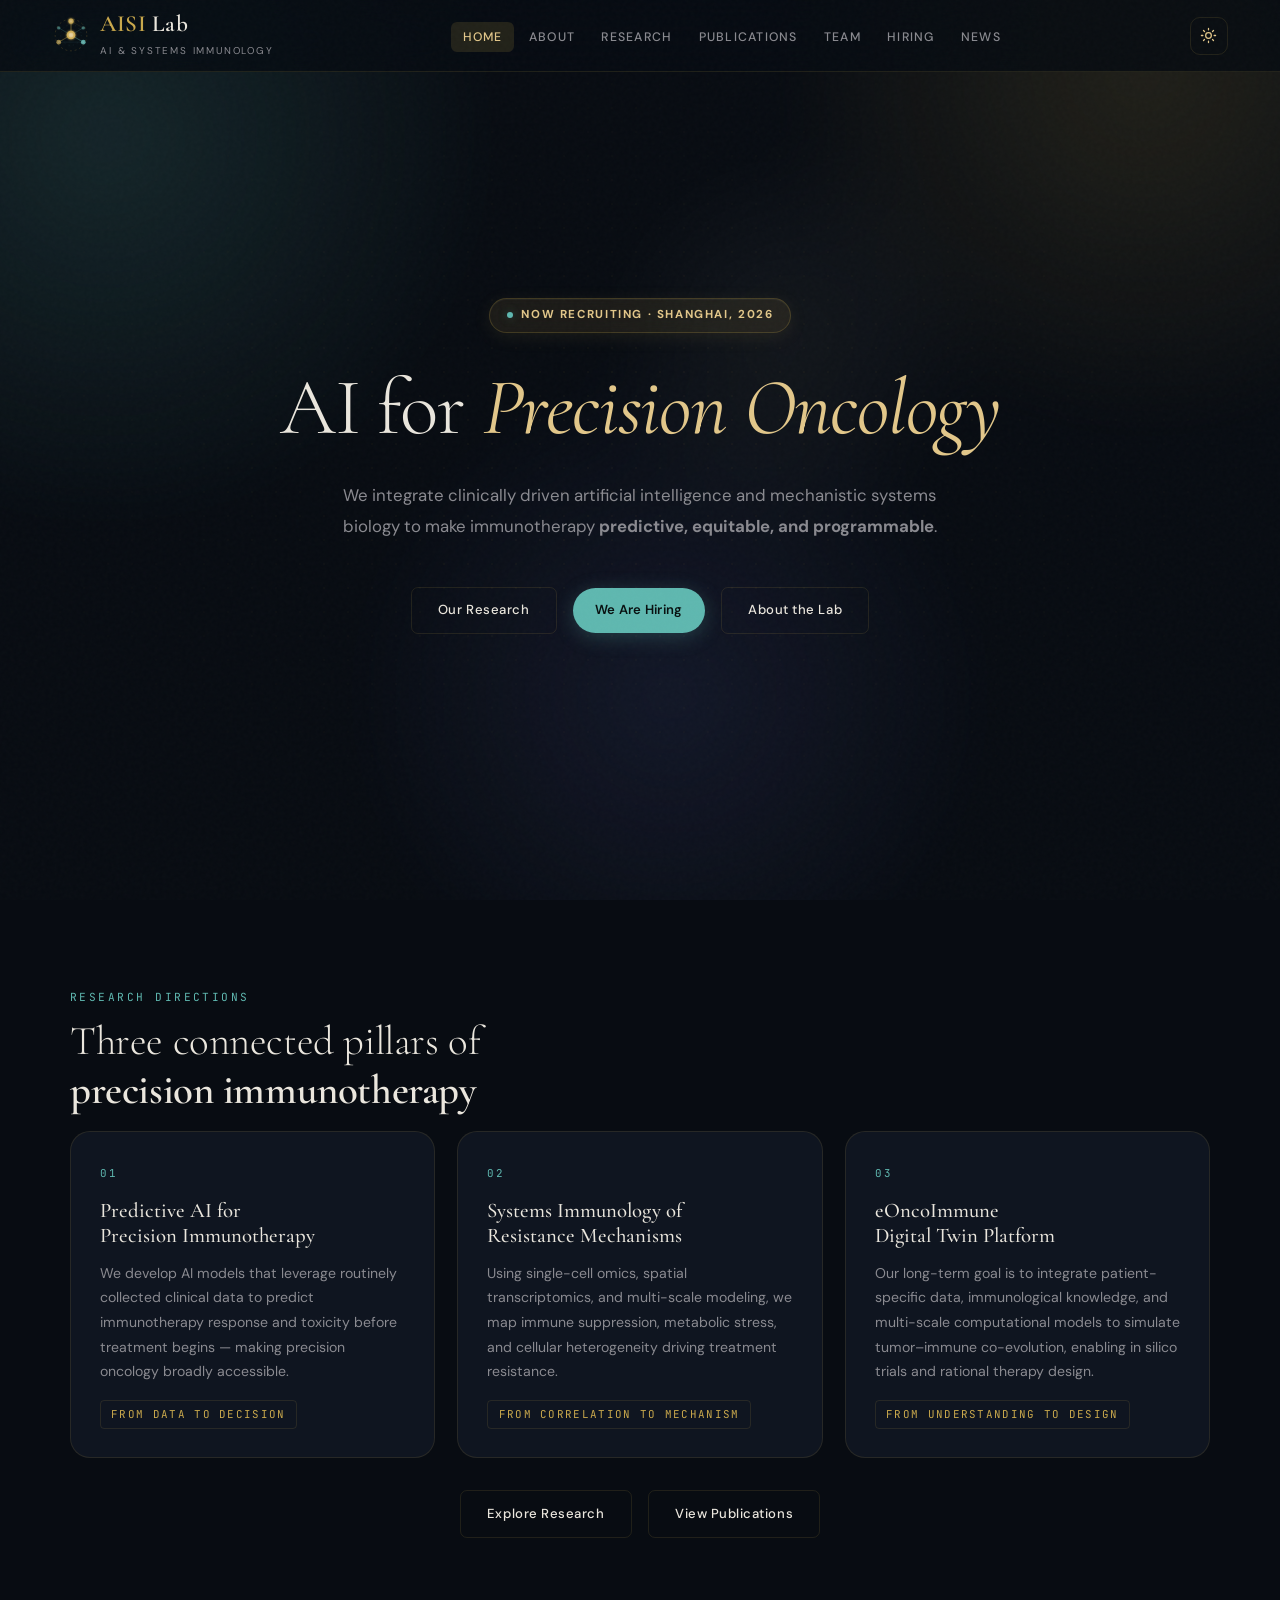
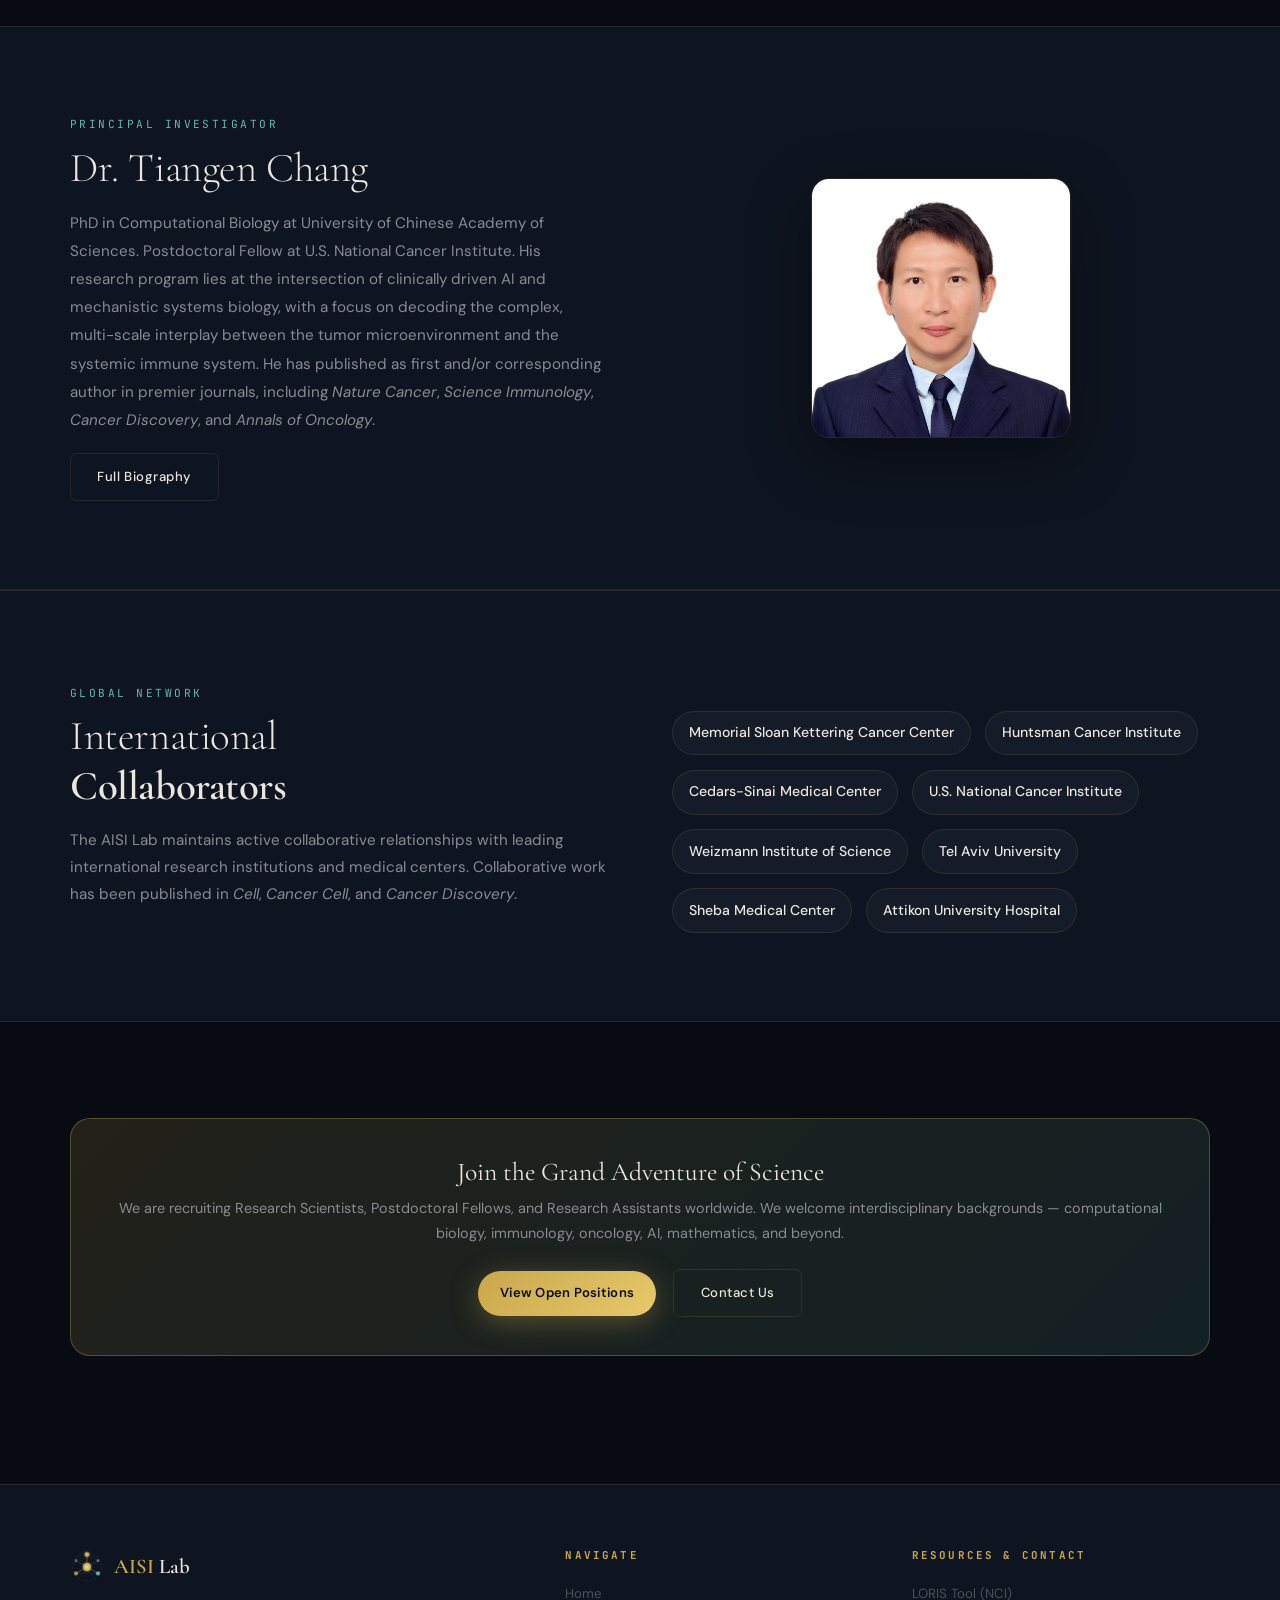
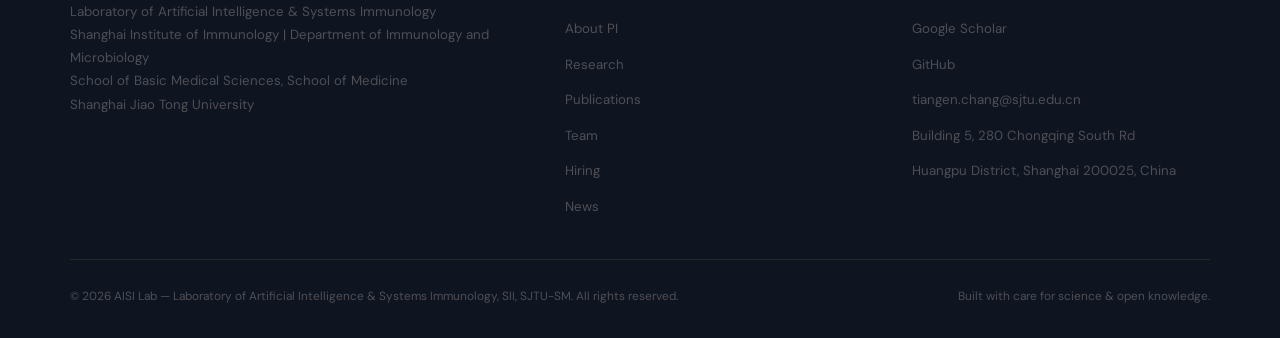
==== index.html @ e5472bda "v1" ====
<!DOCTYPE html>
<html lang="en" data-theme="dark">
<head>
  <meta charset="utf-8"/>
  <meta name="viewport" content="width=device-width, initial-scale=1.0"/>
  <title>AISI Lab — AI &amp; Systems Immunology, SJTU-SM</title>
  <meta name="description" content="The Laboratory of Artificial Intelligence &amp; Systems Immunology (AISI Lab) develops clinically driven AI and mechanistic systems models for precision immunotherapy. PI: Dr. Tiangen Chang, Shanghai Institute of Immunology, SJTU-SM."/>
  <link rel="icon" href="images/logos/logo-mark.svg" type="image/svg+xml"/>
  <link rel="stylesheet" href="css/style.css"/>
</head>
<body>

<!-- nav injected by components.js -->

<section class="hero">
  <div class="hero-content">
    <div class="hero-badge">
      <span class="dot"></span>
      Now Recruiting · Shanghai, 2026
    </div>

    <h1>
      AI for <em>Precision Oncology</em>
    </h1>

    <p class="hero-desc">
      We integrate clinically driven artificial intelligence and mechanistic systems biology
      to make immunotherapy <strong>predictive, equitable, and programmable</strong>.
    </p>

    <div class="hero-ctas">
      <a class="btn btn-outline" href="research.html">Our Research</a>
      <a class="btn btn-primary btn-hiring" href="hiring.html">We Are Hiring</a>
      <a class="btn btn-outline" href="about.html">About the Lab</a>
    </div>
  </div>
</section>

<!-- Research overview -->
<section>
  <div class="section-inner">
    <span class="section-label reveal">Research Directions</span>
    <h2 class="section-title reveal">Three connected pillars of<br/><strong>precision immunotherapy</strong></h2>

    <div class="research-grid reveal-group">
      <div class="research-card">
        <span class="research-num">01</span>
        <h3>Predictive AI for<br/>Precision Immunotherapy</h3>
        <p>We develop AI models that leverage routinely collected clinical data to predict immunotherapy response and toxicity before treatment begins — making precision oncology broadly accessible.</p>
        <span class="card-tag">From Data to Decision</span>
      </div>
      <div class="research-card">
        <span class="research-num">02</span>
        <h3>Systems Immunology of<br/>Resistance Mechanisms</h3>
        <p>Using single-cell omics, spatial transcriptomics, and multi-scale modeling, we map immune suppression, metabolic stress, and cellular heterogeneity driving treatment resistance.</p>
        <span class="card-tag">From Correlation to Mechanism</span>
      </div>
      <div class="research-card">
        <span class="research-num">03</span>
        <h3>eOncoImmune<br/>Digital Twin Platform</h3>
        <p>Our long-term goal is to integrate patient-specific data, immunological knowledge, and multi-scale computational models to simulate tumor–immune co-evolution, enabling in silico trials and rational therapy design.</p>
        <span class="card-tag">From Understanding to Design</span>
      </div>
    </div>

    <div class="cta-row reveal" style="justify-content:center;">
      <a class="btn btn-outline" href="research.html">Explore Research</a>
      <a class="btn btn-outline" href="publications.html">View Publications</a>
    </div>
  </div>
</section>

<!-- About the PI teaser -->
<section style="background: var(--color-bg-card); border-top: 1px solid var(--color-border); border-bottom: 1px solid var(--color-border);">
  <div class="section-inner">
    <div style="display:grid; grid-template-columns: 1fr 1fr; gap: 4rem; align-items:center;">
      <div class="reveal">
        <span class="section-label">Principal Investigator</span>
        <h2 class="section-title">Dr. Tiangen Chang</h2>
        <p style="color: var(--color-text-muted); font-size:.95rem; line-height:1.85; margin-bottom:1.2rem;">
          PhD in Computational Biology at University of Chinese Academy of Sciences. Postdoctoral Fellow at U.S. National Cancer Institute.
          His research program lies at the intersection of clinically driven AI and mechanistic systems biology, with a focus on decoding the complex, multi-scale interplay between the tumor microenvironment and the systemic immune system. He has published as first and/or corresponding author in premier journals, including <em>Nature Cancer</em>, <em>Science Immunology</em>, <em>Cancer Discovery</em>, and <em>Annals of Oncology</em>.
        </p>
        <a class="btn btn-outline" href="about.html">Full Biography</a>
      </div>
      <div class="reveal" style="display:flex; justify-content:center;">
        <div style="width:260px; border-radius:18px; overflow:hidden; border:1px solid var(--color-border); box-shadow: 0 20px 60px var(--color-shadow);">
          <img src="images/photos/Tiangen.jpeg" alt="Dr. Tiangen Chang" style="width:100%; display:block; object-fit:cover;">
        </div>
      </div>
    </div>
  </div>
</section>

<!-- Collaborators -->
<section style="background: var(--color-bg-card); border-top: 1px solid var(--color-border); border-bottom: 1px solid var(--color-border);">
  <div class="section-inner">
    <div class="collab-layout">

      <div class="reveal">
        <span class="section-label">Global Network</span>
        <h2 class="section-title">International<br><strong>Collaborators</strong></h2>
        <p style="color:var(--color-text-muted); max-width:60ch; margin-bottom:1.2rem; font-size:.95rem; line-height:1.8;">
          The AISI Lab maintains active collaborative relationships with leading international research institutions and medical centers. Collaborative work has been published in <em>Cell</em>, <em>Cancer Cell</em>, and <em>Cancer Discovery</em>.
        </p>
      </div>

      <div class="reveal">
        <div class="collab-logos">
          <a class="collab-tag" href="https://www.mskcc.org" target="_blank" rel="noopener">Memorial Sloan Kettering Cancer Center</a>
          <a class="collab-tag" href="https://healthcare.utah.edu/huntsmancancerinstitute" target="_blank" rel="noopener">Huntsman Cancer Institute</a>
          <a class="collab-tag" href="https://www.cedars-sinai.org" target="_blank" rel="noopener">Cedars-Sinai Medical Center</a>
          <a class="collab-tag" href="https://www.cancer.gov" target="_blank" rel="noopener">U.S. National Cancer Institute</a>
          <a class="collab-tag" href="https://www.weizmann.ac.il" target="_blank" rel="noopener">Weizmann Institute of Science</a>
          <a class="collab-tag" href="https://english.tau.ac.il" target="_blank" rel="noopener">Tel Aviv University</a>
          <a class="collab-tag" href="https://www.shebaonline.org" target="_blank" rel="noopener">Sheba Medical Center</a>
          <a class="collab-tag" href="https://www.attikonhospital.gr" target="_blank" rel="noopener">Attikon University Hospital</a>
        </div>
      </div>

    </div>
  </div>
</section>

<!-- Hiring CTA -->
<section style="padding: 4rem 2rem;">
  <div class="section-inner">
    <div class="apply-box reveal">
      <h3>Join the Grand Adventure of Science</h3>
      <p>We are recruiting Research Scientists, Postdoctoral Fellows, and Research Assistants worldwide. We welcome interdisciplinary backgrounds — computational biology, immunology, oncology, AI, mathematics, and beyond.</p>
      <a href="hiring.html" class="btn btn-primary" style="margin-right:.8rem;">View Open Positions</a>
      <a href="mailto:tiangen.chang@sjtu.edu.cn" class="btn btn-outline">Contact Us</a>
    </div>
  </div>
</section>

<!-- footer injected by components.js -->
<script src="js/components.js"></script>
<script src="js/main.js"></script>
</body>
</html>
---- css/style.css ----
/* ============================================================
   AISI Lab — Artificial Intelligence & Systems Immunology
   Master Stylesheet  v2.0
   ============================================================ */

@import url('https://fonts.googleapis.com/css2?family=Cormorant+Garamond:ital,wght@0,300;0,400;0,500;0,600;0,700;1,300;1,400;1,500&family=DM+Sans:ital,opsz,wght@0,9..40,300;0,9..40,400;0,9..40,500;0,9..40,600;1,9..40,400&family=JetBrains+Mono:wght@400;500&display=swap');

/* ── CSS Variables (dark theme defaults) ────────────────────── */
:root {
  --color-bg:            #080c12;
  --color-bg-card:       #0f1520;
  --color-bg-card-hover: #141d2e;
  --color-surface:       #0d1219;
  --color-border:        rgba(201,168,76,0.13);
  --color-border-glow:   rgba(201,168,76,0.32);
  --color-shadow:        rgba(0,0,0,0.45);

  --color-gold:          #c9a84c;
  --color-gold-light:    #e2c78a;
  --color-gold-dim:      rgba(201,168,76,0.14);
  --color-teal:          #5fb8b0;
  --color-teal-dim:      rgba(95,184,176,0.12);
  --color-rose:          #d4707a;

  --color-text:          #eae6dd;
  --color-text-muted:    #8a8a90;
  --color-text-dim:      #4e4e56;

  --font-display:  'Cormorant Garamond', Georgia, serif;
  --font-body:     'DM Sans', system-ui, sans-serif;
  --font-mono:     'JetBrains Mono', monospace;

  --nav-h:         72px;
  --radius:        12px;
  --radius-sm:     7px;
  --radius-lg:     20px;
  --transition:    .32s cubic-bezier(.4,0,.2,1);

  /* semantic */
  --card-bg: var(--color-bg-card);
  --card-border: var(--color-border);
}

/* ── Light theme overrides ──────────────────────────────────── */
html[data-theme="light"] {
  --color-bg:            #f5f3ee;
  --color-bg-card:       #ffffff;
  --color-bg-card-hover: #f9f7f2;
  --color-surface:       #ede9e0;
  --color-border:        rgba(17,24,33,0.10);
  --color-border-glow:   rgba(201,168,76,0.30);
  --color-shadow:        rgba(10,14,20,0.08);

  --color-gold-dim:      rgba(201,168,76,0.10);
  --color-teal-dim:      rgba(95,184,176,0.10);

  --color-text:          #111821;
  --color-text-muted:    #5a5a62;
  --color-text-dim:      rgba(17,24,33,0.45);
}

/* ── Reset & Base ───────────────────────────────────────────── */
*, *::before, *::after { box-sizing: border-box; margin: 0; padding: 0; }

html { scroll-behavior: smooth; font-size: 16px; }

body {
  background: var(--color-bg);
  color: var(--color-text);
  font-family: var(--font-body);
  font-weight: 400;
  line-height: 1.72;
  -webkit-font-smoothing: antialiased;
  overflow-x: hidden;
  transition: background var(--transition), color var(--transition);
}

a {
  color: var(--color-gold-light);
  text-decoration: none;
  transition: color var(--transition);
}
a:hover { color: #fff; }
html[data-theme="light"] a:hover { color: var(--color-gold); }

img { max-width: 100%; display: block; }

h1, h2, h3, h4, h5, h6 { line-height: 1.2; color: var(--color-text); }

/* ── Atmospheric grain overlay ──────────────────────────────── */
body::after {
  content: '';
  position: fixed; inset: 0;
  pointer-events: none; z-index: 9999;
  opacity: .022;
  background-image: url("data:image/svg+xml,%3Csvg viewBox='0 0 256 256' xmlns='http://www.w3.org/2000/svg'%3E%3Cfilter id='n'%3E%3CfeTurbulence type='fractalNoise' baseFrequency='0.9' numOctaves='4' stitchTiles='stitch'/%3E%3C/filter%3E%3Crect width='100%25' height='100%25' filter='url(%23n)' opacity='1'/%3E%3C/svg%3E");
}

/* ============================================================
   NAVIGATION
   ============================================================ */
nav {
  position: fixed; top: 0; left: 0; width: 100%;
  z-index: 1000;
  height: var(--nav-h);
  background: rgba(8,12,18,0.84);
  backdrop-filter: blur(18px) saturate(1.5);
  -webkit-backdrop-filter: blur(18px) saturate(1.5);
  border-bottom: 1px solid var(--color-border);
  transition: height var(--transition), background var(--transition);
}
html[data-theme="light"] nav {
  background: rgba(245,243,238,0.88);
}
nav.scrolled {
  height: 60px;
  background: rgba(8,12,18,0.95);
}
html[data-theme="light"] nav.scrolled {
  background: rgba(245,243,238,0.97);
}

.nav-inner {
  max-width: 1240px; margin: 0 auto;
  height: 100%; padding: 0 2rem;
  display: flex; align-items: center;
  justify-content: space-between; gap: 1.5rem;
}

.nav-logo {
  display: flex; align-items: center; gap: .65rem;
  text-decoration: none; flex-shrink: 0;
}
.nav-logo .logo-mark { width: 38px; height: 38px; }
.nav-logo .logo-text {
  font-family: var(--font-display);
  font-size: 1.45rem; font-weight: 600;
  color: var(--color-text); letter-spacing: .02em; line-height: 1;
}
.nav-logo .logo-text em { font-style: normal; color: var(--color-gold); }
.nav-logo .logo-sub {
  font-family: var(--font-body);
  font-size: .62rem; font-weight: 400;
  color: var(--color-text-muted);
  letter-spacing: .18em; text-transform: uppercase;
  display: block; margin-top: 3px;
}

.nav-links {
  display: flex; align-items: center;
  gap: .15rem; list-style: none;
}
.nav-links a {
  font-size: .77rem; font-weight: 500;
  color: var(--color-text-muted);
  letter-spacing: .10em; text-transform: uppercase;
  padding: .45rem .75rem; border-radius: 6px;
  position: relative; transition: color var(--transition), background var(--transition);
}
.nav-links a:hover {
  color: var(--color-text);
  background: rgba(201,168,76,0.07);
}
.nav-links a.active {
  color: var(--color-gold-light);
  background: var(--color-gold-dim);
}
html[data-theme="light"] .nav-links a:hover { background: rgba(201,168,76,0.10); }
html[data-theme="light"] .nav-links a.active { color: var(--color-gold); }

/* Theme toggle */
.theme-toggle {
  width: 38px; height: 38px; border-radius: 10px;
  border: 1px solid var(--color-border);
  background: transparent; flex-shrink: 0;
  display: grid; place-items: center;
  cursor: pointer; color: var(--color-gold-light);
  transition: border-color var(--transition), background var(--transition), transform .15s;
}
.theme-toggle:hover { border-color: var(--color-border-glow); background: var(--color-gold-dim); transform: translateY(-1px); }
.theme-toggle svg { width: 17px; height: 17px; stroke: currentColor; fill: none; stroke-width: 1.8; stroke-linecap: round; stroke-linejoin: round; }
.theme-toggle .icon-moon { display: none; }
html[data-theme="light"] .theme-toggle { color: #111821; }
html[data-theme="light"] .theme-toggle .icon-sun { display: none; }
html[data-theme="light"] .theme-toggle .icon-moon { display: block; }

/* Hamburger */
.hamburger { display: none; flex-direction: column; gap: 5px; cursor: pointer; padding: .5rem; margin-left: .5rem; }
.hamburger span { width: 22px; height: 2px; background: var(--color-gold); border-radius: 2px; transition: var(--transition); }

/* ============================================================
   SECTIONS & LAYOUT
   ============================================================ */
section {
  padding: 5.5rem 2rem;
}
.section-inner {
  max-width: 1140px; margin: 0 auto;
}
.section-label {
  font-family: var(--font-mono);
  font-size: .7rem; letter-spacing: .22em;
  text-transform: uppercase; color: var(--color-teal);
  display: block; margin-bottom: .6rem;
}
.section-title {
  font-family: var(--font-display);
  font-size: clamp(2rem, 3.2vw, 2.8rem);
  font-weight: 300; letter-spacing: -.01em;
  color: var(--color-text); margin-bottom: 1rem;
}
.section-title strong { font-weight: 600; }

/* ── Reveal animations ──────────────────────────────────────── */
.reveal {
  opacity: 0; transform: translateY(26px);
  transition: opacity .7s cubic-bezier(.4,0,.2,1), transform .7s cubic-bezier(.4,0,.2,1);
}
.reveal.visible { opacity: 1; transform: none; }

.reveal-group > * {
  opacity: 0; transform: translateY(20px);
  transition: opacity .6s cubic-bezier(.4,0,.2,1), transform .6s cubic-bezier(.4,0,.2,1);
}
.reveal-group.visible > *:nth-child(1) { transition-delay: .05s; }
.reveal-group.visible > *:nth-child(2) { transition-delay: .13s; }
.reveal-group.visible > *:nth-child(3) { transition-delay: .21s; }
.reveal-group.visible > *:nth-child(4) { transition-delay: .29s; }
.reveal-group.visible > *:nth-child(5) { transition-delay: .37s; }
.reveal-group.visible > *:nth-child(6) { transition-delay: .45s; }
.reveal-group.visible > * { opacity: 1; transform: none; }

@keyframes fadeUp {
  from { opacity: 0; transform: translateY(24px); }
  to   { opacity: 1; transform: none; }
}
@keyframes fadeIn {
  from { opacity: 0; } to { opacity: 1; }
}

/* ============================================================
   BUTTONS
   ============================================================ */
.btn {
  display: inline-flex; align-items: center; gap: .45rem;
  padding: .72rem 1.65rem; border-radius: var(--radius-sm);
  font-family: var(--font-body); font-size: .82rem; font-weight: 500;
  letter-spacing: .04em; cursor: pointer; transition: all var(--transition);
  border: none; text-decoration: none; white-space: nowrap;
}

.btn-primary {
  background: linear-gradient(135deg, #c9a84c, #e6c96a);
  color: #0a0c10;
  font-weight: 600;
  letter-spacing: 0.02em;

  border-radius: 999px;
  padding: 0.7rem 1.4rem;

  box-shadow: 
    0 6px 28px rgba(201,168,76,0.35),
    0 0 0 rgba(201,168,76,0.0);

  position: relative;
  overflow: hidden;

  transition: all 0.25s ease;
}

/* subtle glowing pulse (very important, not flashy) */
.btn-primary.btn-hiring {
  animation: pulseGlow 3.5s ease-in-out infinite;
}

/* hover interaction */
.btn-primary:hover {
  transform: translateY(-2px) scale(1.02);
  box-shadow: 
    0 10px 36px rgba(201,168,76,0.45),
    0 0 12px rgba(201,168,76,0.25);
}

/* click feel */
.btn-primary:active {
  transform: translateY(0px) scale(0.98);
}

/* shimmer sweep (very subtle premium effect) */
.btn-primary::after {
  content: "";
  position: absolute;
  top: 0;
  left: -120%;
  width: 120%;
  height: 100%;
  background: linear-gradient(
    120deg,
    transparent,
    rgba(255,255,255,0.25),
    transparent
  );
  transition: all 0.6s ease;
}

.btn-primary:hover::after {
  left: 120%;
}

/* pulse animation */
@keyframes pulseGlow {
  0% {
    box-shadow: 0 6px 28px rgba(201,168,76,0.30);
  }
  50% {
    box-shadow: 0 10px 36px rgba(201,168,76,0.55);
  }
  100% {
    box-shadow: 0 6px 28px rgba(201,168,76,0.30);
  }
}

.btn-primary:hover { background: var(--color-gold-light); color: #0a0c10; transform: translateY(-2px); box-shadow: 0 8px 32px rgba(201,168,76,0.35); }
.btn-outline {
  background: transparent; color: var(--color-text);
  border: 1px solid var(--color-border);
}
.btn-outline:hover { border-color: var(--color-border-glow); background: var(--color-gold-dim); color: var(--color-gold-light); transform: translateY(-2px); }
html[data-theme="light"] .btn-outline:hover { color: var(--color-gold); }
.btn-hiring {
  background: var(--color-teal); color: #081010;
  box-shadow: 0 4px 20px rgba(95,184,176,0.25);
}
.btn-hiring:hover { background: #7ecec8; color: #081010; transform: translateY(-2px); }

/* ============================================================
   HERO (index.html)
   ============================================================ */

.hero {
  position: relative;
  overflow: hidden;
  isolation: isolate;

  min-height: 100vh;
  min-height: 100svh;
  display: flex;
  align-items: center;
  justify-content: center;

  padding: 7rem 1.5rem 5rem;
  text-align: center;
}

/* Soft AI / systems-biology background */
.hero::before {
  content: "";
  position: absolute;
  inset: -12% -8%;
  z-index: 0;
  pointer-events: none;
  background:
    radial-gradient(circle at 14% 22%, rgba(95, 184, 176, 0.16), transparent 26%),
    radial-gradient(circle at 84% 16%, rgba(201, 168, 76, 0.14), transparent 24%),
    radial-gradient(circle at 52% 72%, rgba(128, 138, 255, 0.10), transparent 30%),
    radial-gradient(circle at 60% 40%, rgba(255, 255, 255, 0.05), transparent 18%);
  filter: blur(28px);
  opacity: 0.95;
}

.hero::after {
  content: "";
  position: absolute;
  inset: 0;
  z-index: 0;
  pointer-events: none;
  opacity: 0.24;
  background-image: radial-gradient(rgba(201, 168, 76, 0.16) 1px, transparent 1px);
  background-size: 24px 24px;
  mask-image: radial-gradient(ellipse 78% 68% at center, black 18%, transparent 82%);
  -webkit-mask-image: radial-gradient(ellipse 78% 68% at center, black 18%, transparent 82%);
}

/* Light mode tuning */
html[data-theme="light"] .hero::before {
  background:
    radial-gradient(circle at 14% 22%, rgba(95, 184, 176, 0.12), transparent 26%),
    radial-gradient(circle at 84% 16%, rgba(201, 168, 76, 0.11), transparent 24%),
    radial-gradient(circle at 52% 72%, rgba(128, 138, 255, 0.08), transparent 30%),
    radial-gradient(circle at 60% 40%, rgba(255, 255, 255, 0.52), transparent 18%);
  opacity: 0.88;
}

html[data-theme="light"] .hero::after {
  opacity: 0.18;
  background-image: radial-gradient(rgba(145, 115, 35, 0.14) 1px, transparent 1px);
}

.hero-content {
  position: relative;
  z-index: 1;
  max-width: 860px;
  margin: 0 auto;
}

.hero-badge {
  display: inline-flex;
  align-items: center;
  gap: 0.55rem;
  padding: 0.42rem 1.05rem;
  margin-bottom: 2rem;
  border-radius: 999px;

  font-size: 0.72rem;
  font-weight: 700;
  letter-spacing: 0.14em;
  text-transform: uppercase;

  border: 1px solid rgba(201, 168, 76, 0.22);
  background: rgba(201, 168, 76, 0.10);
  color: var(--color-gold-light);

  box-shadow:
    0 4px 18px rgba(201, 168, 76, 0.10),
    inset 0 1px 0 rgba(255, 255, 255, 0.04);

  backdrop-filter: blur(8px);
  -webkit-backdrop-filter: blur(8px);

  animation: fadeUp 0.8s 0.1s both;
}

html[data-theme="light"] .hero-badge {
  background: rgba(201, 168, 76, 0.16);
  border-color: rgba(160, 125, 35, 0.28);
  color: #6f5312;
  box-shadow:
    0 6px 20px rgba(201, 168, 76, 0.14),
    inset 0 1px 0 rgba(255, 255, 255, 0.55);
}

.hero-badge .dot {
  width: 6px;
  height: 6px;
  border-radius: 50%;
  flex: 0 0 auto;
  background: var(--color-teal);
  box-shadow: 0 0 10px rgba(95, 184, 176, 0.35);
  animation: pulseSoft 2s ease-in-out infinite;
}

@keyframes pulseSoft {
  0%, 100% {
    opacity: 1;
    transform: scale(1);
  }
  50% {
    opacity: 0.5;
    transform: scale(1.18);
  }
}

.hero h1 {
  margin: 0;
  font-family: var(--font-display);
  font-size: clamp(3rem, 6.5vw, 5rem);
  font-weight: 300;
  line-height: 1.08;
  letter-spacing: -0.015em;
  color: var(--color-text);
  animation: fadeUp 0.9s 0.28s both;
}

.hero h1 em {
  font-style: italic;
  font-weight: 400;
  color: var(--color-gold-light);
}

html[data-theme="light"] .hero h1 em {
  color: #9a7418;
}

.hero-desc {
  margin: 1.8rem auto 0;
  max-width: 620px;
  font-size: 1.05rem;
  line-height: 1.85;
  color: var(--color-text-muted);
  animation: fadeUp 0.9s 0.45s both;
}

.hero-ctas {
  display: flex;
  align-items: center;
  justify-content: center;
  flex-wrap: wrap;
  gap: 1rem;
  margin-top: 2.8rem;
  animation: fadeUp 0.9s 0.6s both;
}

/* Stats row on hero */
.hero-stats {
  margin-top: 4rem; padding-top: 2.5rem;
  border-top: 1px solid var(--color-border);
  display: flex; justify-content: center; gap: 4rem; flex-wrap: wrap;
  animation: fadeUp .9s .75s both;
}
.hero-stat { text-align: center; }
.hero-stat .stat-num {
  font-family: var(--font-display);
  font-size: 2.4rem; font-weight: 500;
  color: var(--color-gold-light); line-height: 1;
}
.hero-stat .stat-label {
  font-size: .73rem; color: var(--color-text-muted);
  letter-spacing: .12em; text-transform: uppercase; margin-top: .3rem;
}

/* ── Home sections ──────────────────────────────────────────── */
.highlight-strip {
  background: linear-gradient(135deg, var(--color-gold-dim), var(--color-teal-dim));
  border-top: 1px solid var(--color-border);
  border-bottom: 1px solid var(--color-border);
  padding: 1.8rem 2rem;
  overflow: hidden;
}
.strip-inner {
  max-width: 1140px; margin: 0 auto;
  display: flex; align-items: center; gap: 2rem; flex-wrap: wrap;
}
.strip-label {
  font-family: var(--font-mono);
  font-size: .68rem; letter-spacing: .22em;
  text-transform: uppercase; color: var(--color-teal);
  flex-shrink: 0;
}
.strip-items {
  display: flex; gap: 2.5rem; flex-wrap: wrap; align-items: center;
}
.strip-item {
  font-size: .82rem; color: var(--color-text-muted);
  display: flex; align-items: center; gap: .5rem;
}
.strip-item::before {
  content: ''; width: 4px; height: 4px; border-radius: 50%;
  background: var(--color-gold); flex-shrink: 0;
}

/* research cards on home */
.research-grid {
  display: grid;
  grid-template-columns: repeat(3, 1fr);
  gap: 1.4rem;
}
.research-card {
  background: var(--color-bg-card);
  border: 1px solid var(--color-border);
  border-radius: var(--radius-lg);
  padding: 2rem 1.8rem 1.8rem;
  transition: border-color var(--transition), background var(--transition), transform var(--transition), box-shadow var(--transition);
  cursor: default;
}
.research-card:hover {
  border-color: var(--color-border-glow);
  background: var(--color-bg-card-hover);
  transform: translateY(-4px);
  box-shadow: 0 20px 48px var(--color-shadow);
}
.research-num {
  font-family: var(--font-mono); font-size: .68rem;
  color: var(--color-teal); letter-spacing: .2em;
  text-transform: uppercase; margin-bottom: 1rem; display: block;
}
.research-card h3 {
  font-family: var(--font-display); font-size: 1.3rem;
  font-weight: 500; margin-bottom: .75rem;
}
.research-card p {
  font-size: .88rem; color: var(--color-text-muted); line-height: 1.75;
}
.research-card .card-tag {
  display: inline-block; margin-top: 1rem;
  font-family: var(--font-mono); font-size: .68rem;
  color: var(--color-gold); letter-spacing: .12em;
  text-transform: uppercase; border: 1px solid var(--color-border);
  padding: .25rem .65rem; border-radius: 4px;
}

/* collab strip on home */
.collab-logos {
  display: flex; flex-wrap: wrap; gap: 1rem; align-items: center;
  margin-top: 2rem;
}
.collab-tag {
  font-size: .78rem; font-weight: 500;
  color: var(--color-text-muted);
  border: 1px solid var(--color-border);
  background: var(--color-gold-dim);
  padding: .35rem .85rem; border-radius: 4px;
  transition: border-color var(--transition), color var(--transition);
}
.collab-tag:hover { border-color: var(--color-border-glow); color: var(--color-gold-light); }
html[data-theme="light"] .collab-tag:hover { color: var(--color-gold); }

/* ============================================================
   PAGE HERO  (inner pages)
   ============================================================ */
.page-hero {
  padding: calc(var(--nav-h) + 4rem) 2rem 2.5rem;
  position: relative;
}
.page-hero::after {
  content: '';
  position: absolute; bottom: 0; left: 0; right: 0; height: 1px;
  background: linear-gradient(90deg, transparent, var(--color-border), transparent);
}
.page-title {
  font-family: var(--font-display);
  font-size: clamp(2.2rem, 4vw, 3.2rem);
  font-weight: 300; letter-spacing: -.015em;
  margin-bottom: .8rem; line-height: 1.1;
}
.page-subtitle {
  font-size: 1rem; color: var(--color-text-muted);
  max-width: none; line-height: 1.8;
}




.collab-layout {
  display: grid;
  grid-template-columns: 1fr 1fr;
  gap: 4rem;
  align-items: center;
}

.collab-logos {
  display: flex;
  flex-wrap: wrap;
  gap: 0.9rem;
  justify-content: flex-start;
  align-content: center;
}

.collab-tag {
  display: inline-flex;
  align-items: center;
  justify-content: center;
  padding: 0.72rem 1rem;
  border-radius: 999px;
  border: 1px solid var(--color-border);
  background: rgba(255,255,255,0.03);
  color: var(--color-text);
  text-decoration: none;
  font-size: 0.88rem;
  line-height: 1.4;
  transition: transform var(--transition), border-color var(--transition), box-shadow var(--transition), color var(--transition);
}

html[data-theme="light"] .collab-tag {
  background: rgba(0,0,0,0.025);
}

.collab-tag:hover {
  transform: translateY(-2px);
  border-color: var(--color-border-glow);
  box-shadow: 0 10px 24px var(--color-shadow);
  color: var(--color-gold-light);
}

html[data-theme="light"] .collab-tag:hover {
  color: var(--color-gold);
}

@media (max-width: 900px) {
  .collab-layout {
    grid-template-columns: 1fr;
    gap: 2rem;
  }
}

/* ============================================================
   ABOUT PAGE
   ============================================================ */
.about-layout {
  display: grid;
  grid-template-columns: 280px 1fr;
  gap: 3.5rem; align-items: start;
  margin-bottom: 4rem;
}
.about-photo-wrap { position: relative; }
.about-photo-frame {
  border-radius: 18px; overflow: hidden;
  border: 1px solid var(--color-border);
  background: var(--color-bg-card);
  box-shadow: 0 20px 60px var(--color-shadow);
  aspect-ratio: 1;
}
.about-photo-frame img { width: 100%; height: 100%; object-fit: cover; display: block; }

.about-text h2 {
  font-family: var(--font-display);
  font-size: 2rem; font-weight: 500; margin-bottom: .25rem;
}
.pi-title {
  font-family: var(--font-mono); font-size: .75rem;
  color: var(--color-gold); letter-spacing: .18em;
  text-transform: uppercase; margin-bottom: 1.5rem;
}
.about-text p {
  font-size: .95rem; color: var(--color-text);
  margin-bottom: 1rem; line-height: 1.85;
}
html[data-theme="light"] .about-text p { color: var(--color-text-muted); }

/* Career/Education timeline */
.timeline { margin: 1.8rem 0; }
.timeline-group { margin-bottom: 1.5rem; }
.timeline-group h4 {
  font-family: var(--font-mono); font-size: .7rem;
  letter-spacing: .2em; text-transform: uppercase;
  color: var(--color-teal); margin-bottom: .65rem;
}
.timeline-item {
  display: flex; gap: 1rem;
  padding: .6rem 0; border-bottom: 1px solid var(--color-border);
  font-size: .88rem;
}
.timeline-item:last-child { border-bottom: none; }
.t-year {
  font-family: var(--font-mono); font-size: .78rem;
  color: var(--color-gold); min-width: 100px; padding-top: .05em;
}
.t-body { color: var(--color-text); }
html[data-theme="light"] .t-body { color: var(--color-text-muted); }
.t-body strong { color: var(--color-text); }

.about-links { display: flex; flex-wrap: wrap; gap: .6rem; margin-top: 1.5rem; }
.about-link {
  display: inline-flex; align-items: center; gap: .4rem;
  font-size: .8rem; color: var(--color-text-muted);
  border: 1px solid var(--color-border);
  padding: .4rem .9rem; border-radius: 6px;
  transition: all var(--transition);
}
.about-link:hover {
  color: var(--color-gold-light); border-color: var(--color-border-glow);
  background: var(--color-gold-dim);
}
html[data-theme="light"] .about-link:hover { color: var(--color-gold); }
.about-link svg { flex-shrink: 0; }

/* divider */
.section-divider {
  border: none; height: 1px;
  background: linear-gradient(90deg, transparent, var(--color-border), transparent);
  margin: 3.5rem 0;
}

/* ============================================================
   RESEARCH PAGE
   ============================================================ */
.direction-row {
  display: block;
  padding: 2.2rem;
  border-radius: var(--radius-lg);
  background: linear-gradient(145deg, var(--color-bg-card), rgba(255,255,255,0));
  border: 1px solid var(--color-border);
  box-shadow: 0 10px 40px var(--color-shadow);
  margin-bottom: 1.5rem;
  transition: border-color var(--transition), transform var(--transition), box-shadow var(--transition);
}

.direction-row:hover {
  border-color: var(--color-border-glow);
  transform: translateY(-3px);
  box-shadow: 0 20px 56px var(--color-shadow);
}

.direction-content {
  max-width: 100%;
}

.direction-kicker {
  font-family: var(--font-mono);
  font-size: 0.7rem;
  letter-spacing: 0.2em;
  text-transform: uppercase;
  color: var(--color-teal);
  display: block;
  margin-bottom: 0.5rem;
}

.direction-row h3 {
  font-family: var(--font-display);
  font-size: 1.5rem;
  font-weight: 500;
  margin: 0 0 0.5rem;
}

.direction-sub {
  font-style: italic;
  color: var(--color-text-muted);
  margin: 0 0 0.9rem;
  font-size: 0.9rem;
}

.direction-row p {
  font-size: 0.9rem;
  color: var(--color-text);
  margin-bottom: 0.9rem;
  line-height: 1.8;
}

html[data-theme="light"] .direction-row p {
  color: var(--color-text-muted);
}

.direction-row ul {
  margin: 0 0 1rem;
  padding-left: 1.2rem;
  font-size: 0.88rem;
  color: var(--color-text);
}

html[data-theme="light"] .direction-row ul {
  color: var(--color-text-muted);
}

.direction-row ul li {
  margin-bottom: 0.3rem;
}

.mini-card {
  border: 1px solid var(--color-border);
  border-radius: var(--radius);
  padding: 1rem 1.2rem;
  background: rgba(255,255,255,0.02);
  font-size: 0.88rem;
}

html[data-theme="light"] .mini-card {
  background: rgba(0,0,0,0.02);
}

.mini-card ul {
  margin: 0.5rem 0 0;
  padding-left: 1.2rem;
  color: var(--color-text-muted);
}

.mini-card ul li {
  margin-bottom: 0.3rem;
}

.figure-card {
  margin: 1.6rem auto 1.35rem;
  padding: 0;
  border: none;
  background: transparent;
  box-shadow: none;
  text-align: center;
  overflow: visible;
}

.figure-card img {
  width: 100%;
  max-width: 920px;
  height: auto;
  display: block;
  margin: 0 auto;
  object-fit: contain;
  border-radius: 10px;
}

.figure-placeholder {
  width: 100%;
  min-height: 220px;
  display: flex;
  align-items: center;
  justify-content: center;
  color: var(--color-text-dim);
  font-size: 0.8rem;
  font-family: var(--font-mono);
}

.rep-work {
  margin-top: 1.1rem;
}

.rep-title {
  display: block;
  margin-bottom: 0.4rem;
  font-size: 0.82rem;
  color: var(--color-text-muted);
  letter-spacing: 0.08em;
  text-transform: uppercase;
  font-family: var(--font-mono);
}

.paper-list {
  margin: 0;
  padding-left: 1.2rem;
}

.paper-list li {
  font-size: 0.87rem;
  margin-bottom: 0.35rem;
}

.paper-list a {
  color: var(--color-text-muted);
  transition: color var(--transition);
}

.paper-list a:hover {
  color: var(--color-gold-light);
}

html[data-theme="light"] .paper-list a:hover {
  color: var(--color-gold);
}

@media (max-width: 900px) {
  .direction-row {
    padding: 1.4rem;
  }

  .direction-row h3 {
    font-size: 1.3rem;
  }

  .figure-card {
    padding: 0.5rem;
    margin: 1.25rem auto 1.1rem;
  }
}

/* ============================================================
   PUBLICATIONS PAGE
   ============================================================ */
.pub-filters {
  display: flex; gap: .5rem; flex-wrap: wrap; margin-bottom: 2rem;
}
.pub-filter-btn {
  font-size: .73rem; font-weight: 500; letter-spacing: .10em;
  text-transform: uppercase; color: var(--color-text-muted);
  border: 1px solid var(--color-border); background: transparent;
  padding: .4rem .9rem; border-radius: 5px; cursor: pointer;
  transition: all var(--transition);
}
.pub-filter-btn:hover { border-color: var(--color-border-glow); color: var(--color-text); }
.pub-filter-btn.active { background: var(--color-gold-dim); color: var(--color-gold-light); border-color: var(--color-gold); }
html[data-theme="light"] .pub-filter-btn.active { color: var(--color-gold); }

.pub-year-group { margin-bottom: 2.4rem; }
.pub-year-heading {
  font-family: var(--font-mono); font-size: .78rem;
  letter-spacing: .2em; text-transform: uppercase;
  color: var(--color-gold); margin-bottom: 1rem;
  padding-bottom: .5rem; border-bottom: 1px solid var(--color-border);
}

.pub-card {
  display: grid; grid-template-columns: 60px 1fr;
  gap: 1.2rem; padding: 1.2rem 1.4rem;
  border: 1px solid var(--color-border);
  border-radius: var(--radius); background: var(--color-bg-card);
  margin-bottom: .8rem;
  transition: border-color var(--transition), background var(--transition), transform var(--transition);
}
.pub-card:hover {
  border-color: var(--color-border-glow);
  background: var(--color-bg-card-hover);
  transform: translateX(4px);
}
.pub-num {
  font-family: var(--font-mono); font-size: .78rem;
  color: var(--color-text-dim); padding-top: .2em;
  text-align: right;
}
.pub-content h4 {
  font-family: var(--font-display); font-size: 1.05rem;
  font-weight: 500; margin-bottom: .35rem;
  line-height: 1.35;
}
.pub-authors {
  font-size: .82rem; color: var(--color-text-muted);
  margin-bottom: .3rem; line-height: 1.6;
}
.pub-authors strong { color: var(--color-text); }
.pub-journal {
  font-size: .82rem; color: var(--color-teal);
  font-style: italic; margin-bottom: .5rem;
}
.pub-links { display: flex; gap: .85rem; flex-wrap: wrap; }
.pub-links a {
  font-size: .75rem; font-family: var(--font-mono);
  color: var(--color-gold-light); letter-spacing: .06em;
  border-bottom: 1px solid rgba(201,168,76,.3);
  transition: color var(--transition), border-color var(--transition);
}
.pub-links a:hover { color: #fff; border-color: #fff; }
html[data-theme="light"] .pub-links a:hover { color: var(--color-gold); border-color: var(--color-gold); }
.pub-badge {
  display: inline-block; font-size: .67rem; font-family: var(--font-mono);
  letter-spacing: .1em; text-transform: uppercase;
  padding: .18rem .55rem; border-radius: 4px; margin-left: .5rem;
  vertical-align: middle;
}
.pub-badge-highlight { background: rgba(201,168,76,.15); color: var(--color-gold); border: 1px solid rgba(201,168,76,.3); }
.pub-badge-teal { background: rgba(95,184,176,.12); color: var(--color-teal); border: 1px solid rgba(95,184,176,.3); }

/* sub-note under pub (editorial, etc.) */
.pub-note {
  margin-top: .5rem; padding: .5rem .8rem;
  background: rgba(95,184,176,.06); border-left: 2px solid var(--color-teal);
  border-radius: 0 6px 6px 0; font-size: .8rem; color: var(--color-text-muted);
}
.pub-note a { font-size: .8rem; }

/* ============================================================
   TEAM PAGE
   ============================================================ */
.team-grid {
  display: grid; grid-template-columns: repeat(12,1fr); gap: 1.2rem;
}
.profile-card {
  grid-column: span 6;
  border: 1px solid var(--color-border);
  border-radius: var(--radius-lg);
  background: var(--color-bg-card);
  padding: 1.6rem;
  display: flex; gap: 1.4rem; align-items: flex-start;
  transition: border-color var(--transition), transform var(--transition), box-shadow var(--transition);
}
.profile-card:hover { border-color: var(--color-border-glow); transform: translateY(-3px); box-shadow: 0 16px 48px var(--color-shadow); }
.profile-card.pi-card { grid-column: span 12; background: linear-gradient(145deg, var(--color-bg-card), rgba(201,168,76,.04)); }

.profile-photo {
  width: 100px; height: 100px; flex-shrink: 0;
  border-radius: 14px; overflow: hidden;
  border: 1px solid var(--color-border);
  background: rgba(255,255,255,.03);
  display: grid; place-items: center;
}
.profile-card.pi-card .profile-photo { width: 130px; height: 130px; }
.profile-photo img { width: 100%; height: 100%; object-fit: cover; display: block; }
.initials {
  font-family: var(--font-mono); font-size: 1rem;
  color: var(--color-gold-light); opacity: .85;
}
.profile-meta { flex: 1; }
.profile-meta h3 { font-size: 1rem; margin-bottom: .18rem; }
.profile-meta .role { font-size: .78rem; color: var(--color-gold-light); margin-bottom: .6rem; display: block; }
html[data-theme="light"] .profile-meta .role { color: var(--color-gold); }
.profile-meta p { font-size: .85rem; color: var(--color-text-muted); margin-bottom: .65rem; line-height: 1.65; }
.profile-links { display: flex; flex-wrap: wrap; gap: .5rem .8rem; }
.profile-links a { font-size: .8rem; color: var(--color-text-muted); transition: color var(--transition); }
.profile-links a:hover { color: var(--color-gold-light); }
html[data-theme="light"] .profile-links a:hover { color: var(--color-gold); }

/* Open position cards - lighter style */
.profile-card.open { border-style: dashed; opacity: .75; }
.profile-card.open:hover { opacity: 1; }

/* ============================================================
   HIRING PAGE
   ============================================================ */
.hiring-grid { display: grid; grid-template-columns: 1fr 1fr; gap: 1.2rem; }
.hiring-block {
  border: 1px solid var(--color-border);
  border-radius: var(--radius-lg);
  background: var(--color-bg-card);
  padding: 1.8rem;
  transition: border-color var(--transition), transform var(--transition);
}
.hiring-block:hover { border-color: var(--color-border-glow); transform: translateY(-3px); }
.hiring-block.full-width { grid-column: span 2; }
.kicker {
  display: inline-flex; align-items: center; gap: .4rem;
  font-family: var(--font-mono); font-size: .7rem;
  letter-spacing: .2em; text-transform: uppercase;
  color: var(--color-gold); margin-bottom: .75rem;
}
.hiring-block h3 { font-family: var(--font-display); font-size: 1.25rem; font-weight: 500; margin-bottom: .8rem; }
.hiring-block ul {
  padding-left: 1.2rem; font-size: .88rem;
  color: var(--color-text-muted); margin-bottom: 1rem;
}
.hiring-block ul li { margin-bottom: .35rem; }
.hiring-block p { font-size: .88rem; color: var(--color-text-muted); line-height: 1.75; }

.apply-box {
  background: linear-gradient(135deg, var(--color-gold-dim), var(--color-teal-dim));
  border: 1px solid var(--color-border-glow);
  border-radius: var(--radius-lg); padding: 2.4rem;
  margin-top: 2rem; text-align: center;
}
.apply-box h3 { font-family: var(--font-display); font-size: 1.6rem; font-weight: 400; margin-bottom: .5rem; }
.apply-box p { color: var(--color-text-muted); font-size: .9rem; margin-bottom: 1.5rem; }
.apply-email {
  font-family: var(--font-mono); font-size: 1rem;
  color: var(--color-gold-light); display: block; margin-bottom: 1.5rem;
}
html[data-theme="light"] .apply-email { color: var(--color-gold); }

/* ============================================================
   NEWS PAGE
   ============================================================ */
.news-grid {
  display: grid;
  grid-template-columns: repeat(auto-fill, minmax(300px, 1fr));
  gap: 1.4rem; margin-top: 2rem;
}
.news-card {
  border: 1px solid var(--color-border);
  border-radius: var(--radius-lg);
  background: var(--color-bg-card); overflow: hidden;
  display: flex; flex-direction: column;
  transition: border-color var(--transition), transform var(--transition), box-shadow var(--transition);
}
.news-card:hover {
  border-color: var(--color-border-glow);
  transform: translateY(-4px); box-shadow: 0 20px 48px var(--color-shadow);
}
.news-img {
  height: 180px; overflow: hidden; background: var(--color-surface);
  display: flex; align-items: center; justify-content: center;
}
.news-img img { width: 100%; height: 100%; object-fit: cover; display: block; }
.news-body { padding: 1.4rem; flex: 1; display: flex; flex-direction: column; }
.news-date {
  font-family: var(--font-mono); font-size: .7rem;
  color: var(--color-text-dim); letter-spacing: .15em;
  text-transform: uppercase; margin-bottom: .5rem;
}
.news-card h4 { font-family: var(--font-display); font-size: 1.1rem; font-weight: 500; margin-bottom: .6rem; }
.news-card p { font-size: .87rem; color: var(--color-text-muted); line-height: 1.7; flex: 1; }
.news-tag {
  display: inline-block; margin-top: 1rem;
  font-family: var(--font-mono); font-size: .66rem;
  color: var(--color-teal); letter-spacing: .12em; text-transform: uppercase;
  border: 1px solid rgba(95,184,176,.3); padding: .2rem .55rem; border-radius: 4px;
}

/* ============================================================
   FOOTER
   ============================================================ */
footer {
  background: var(--color-bg-card);
  border-top: 1px solid var(--color-border);
  padding: 4rem 2rem 0;
  margin-top: 4rem;
}
.footer-inner {
  max-width: 1140px; margin: 0 auto;
  display: grid; grid-template-columns: 1.5fr 1fr 1fr;
  gap: 3rem;
}
.footer-logo-wrap { display: flex; align-items: center; gap: .6rem; margin-bottom: .9rem; }
.footer-logo-text { font-family: var(--font-display); font-size: 1.3rem; font-weight: 600; color: var(--color-text); }
.footer-logo-text em { font-style: normal; color: var(--color-gold); }
.footer-brand p { font-size: .83rem; color: var(--color-text-dim); line-height: 1.75; }
.footer-col h5 {
  font-family: var(--font-mono); font-size: .68rem;
  letter-spacing: .2em; text-transform: uppercase;
  color: var(--color-gold); margin-bottom: 1rem;
}
.footer-col ul { list-style: none; }
.footer-col ul li { margin-bottom: .5rem; }
.footer-col ul li a {
  font-size: .83rem; color: var(--color-text-dim);
  transition: color var(--transition);
}
.footer-col ul li a:hover { color: var(--color-gold-light); }
html[data-theme="light"] .footer-col ul li a:hover { color: var(--color-gold); }
.footer-bottom {
  max-width: 1140px; margin: 2rem auto 0;
  padding: 1.6rem 0 2rem;
  border-top: 1px solid var(--color-border);
  display: flex; justify-content: space-between;
  align-items: center; flex-wrap: wrap; gap: .5rem;
}
.footer-bottom p { font-size: .74rem; color: var(--color-text-dim); }

/* ============================================================
   UTILITIES
   ============================================================ */
.dot {
  display: inline-block; width: 7px; height: 7px;
  border-radius: 50%; background: var(--color-teal);
  animation: pulse 2.2s ease-in-out infinite;
}

.text-gold { color: var(--color-gold-light); }
html[data-theme="light"] .text-gold { color: var(--color-gold); }
.text-teal { color: var(--color-teal); }
.text-muted { color: var(--color-text-muted); }

.cta-row { display: flex; gap: 1rem; align-items: center; flex-wrap: wrap; margin-top: 2rem; }

/* inline code */
code {
  font-family: var(--font-mono); font-size: .85em;
  background: var(--color-gold-dim); color: var(--color-gold-light);
  padding: .1em .4em; border-radius: 4px;
}

/* ============================================================
   RESPONSIVE
   ============================================================ */
@media (max-width: 1024px) {
  .research-grid { grid-template-columns: 1fr 1fr; }
  .profile-card { grid-column: span 12; }
}
@media (max-width: 900px) {
  .about-layout { grid-template-columns: 1fr; }
  .about-photo-wrap { max-width: 260px; }
  .direction-row { grid-template-columns: 1fr; }
  .figure-card { display: none; }
  .footer-inner { grid-template-columns: 1fr 1fr; }
  .hiring-grid { grid-template-columns: 1fr; }
  .hiring-block.full-width { grid-column: span 1; }
}
@media (max-width: 700px) {
  .research-grid { grid-template-columns: 1fr; }
  .news-grid { grid-template-columns: 1fr; }
  .hero-stats { gap: 2rem; }
}
@media (max-width: 640px) {
  .nav-links { display: none; }
  .hamburger { display: flex; }
  .nav-links.open {
    display: flex; flex-direction: column;
    position: absolute; top: 100%; left: 0; right: 0;
    background: rgba(8,12,18,.97); padding: 1.5rem 1.5rem;
    gap: .2rem; border-top: 1px solid var(--color-border);
    border-bottom: 1px solid var(--color-border);
  }
  html[data-theme="light"] .nav-links.open { background: rgba(245,243,238,.97); }
  .nav-links.open a { padding: .75rem 1rem; border-radius: 8px; }
  section { padding: 4rem 1.4rem; }
  .footer-inner { grid-template-columns: 1fr; gap: 2rem; }
  .footer-bottom { flex-direction: column; text-align: center; }
  .pub-card { grid-template-columns: 1fr; }
  .pub-num { text-align: left; }
}
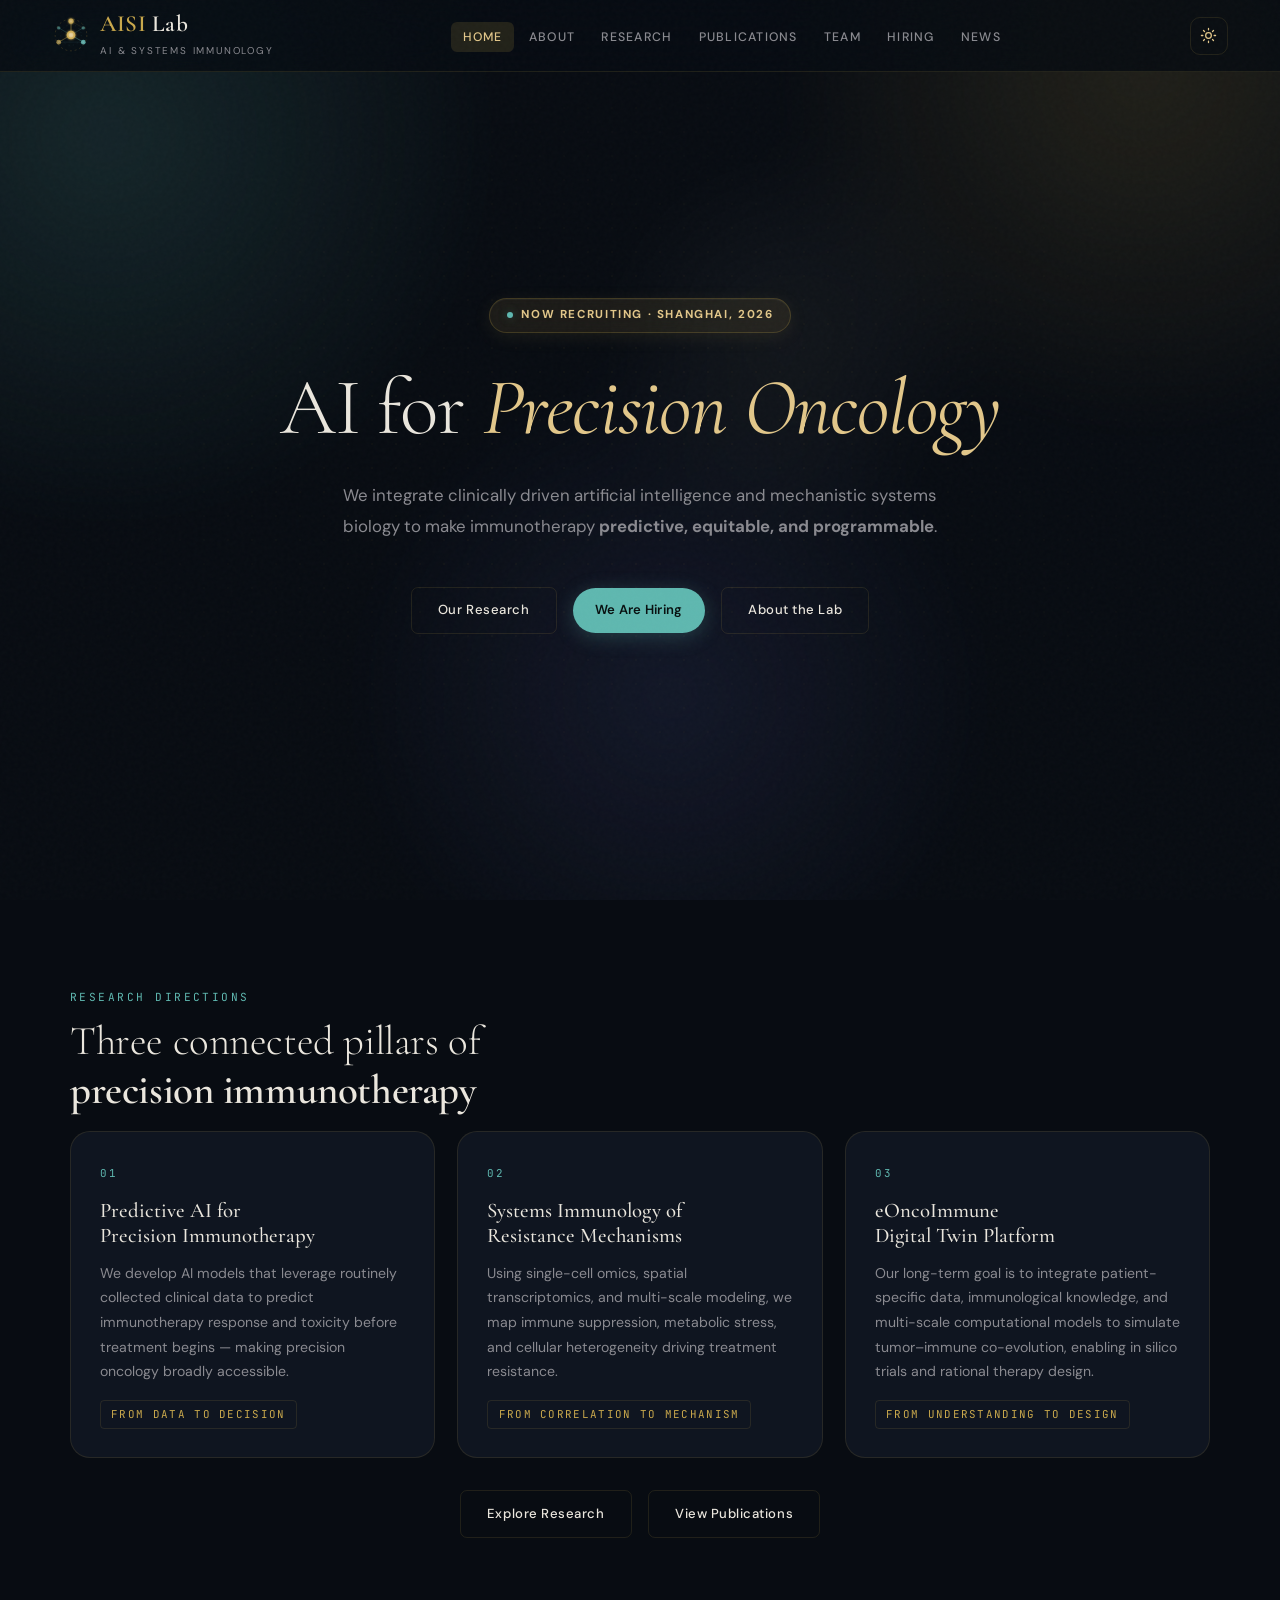
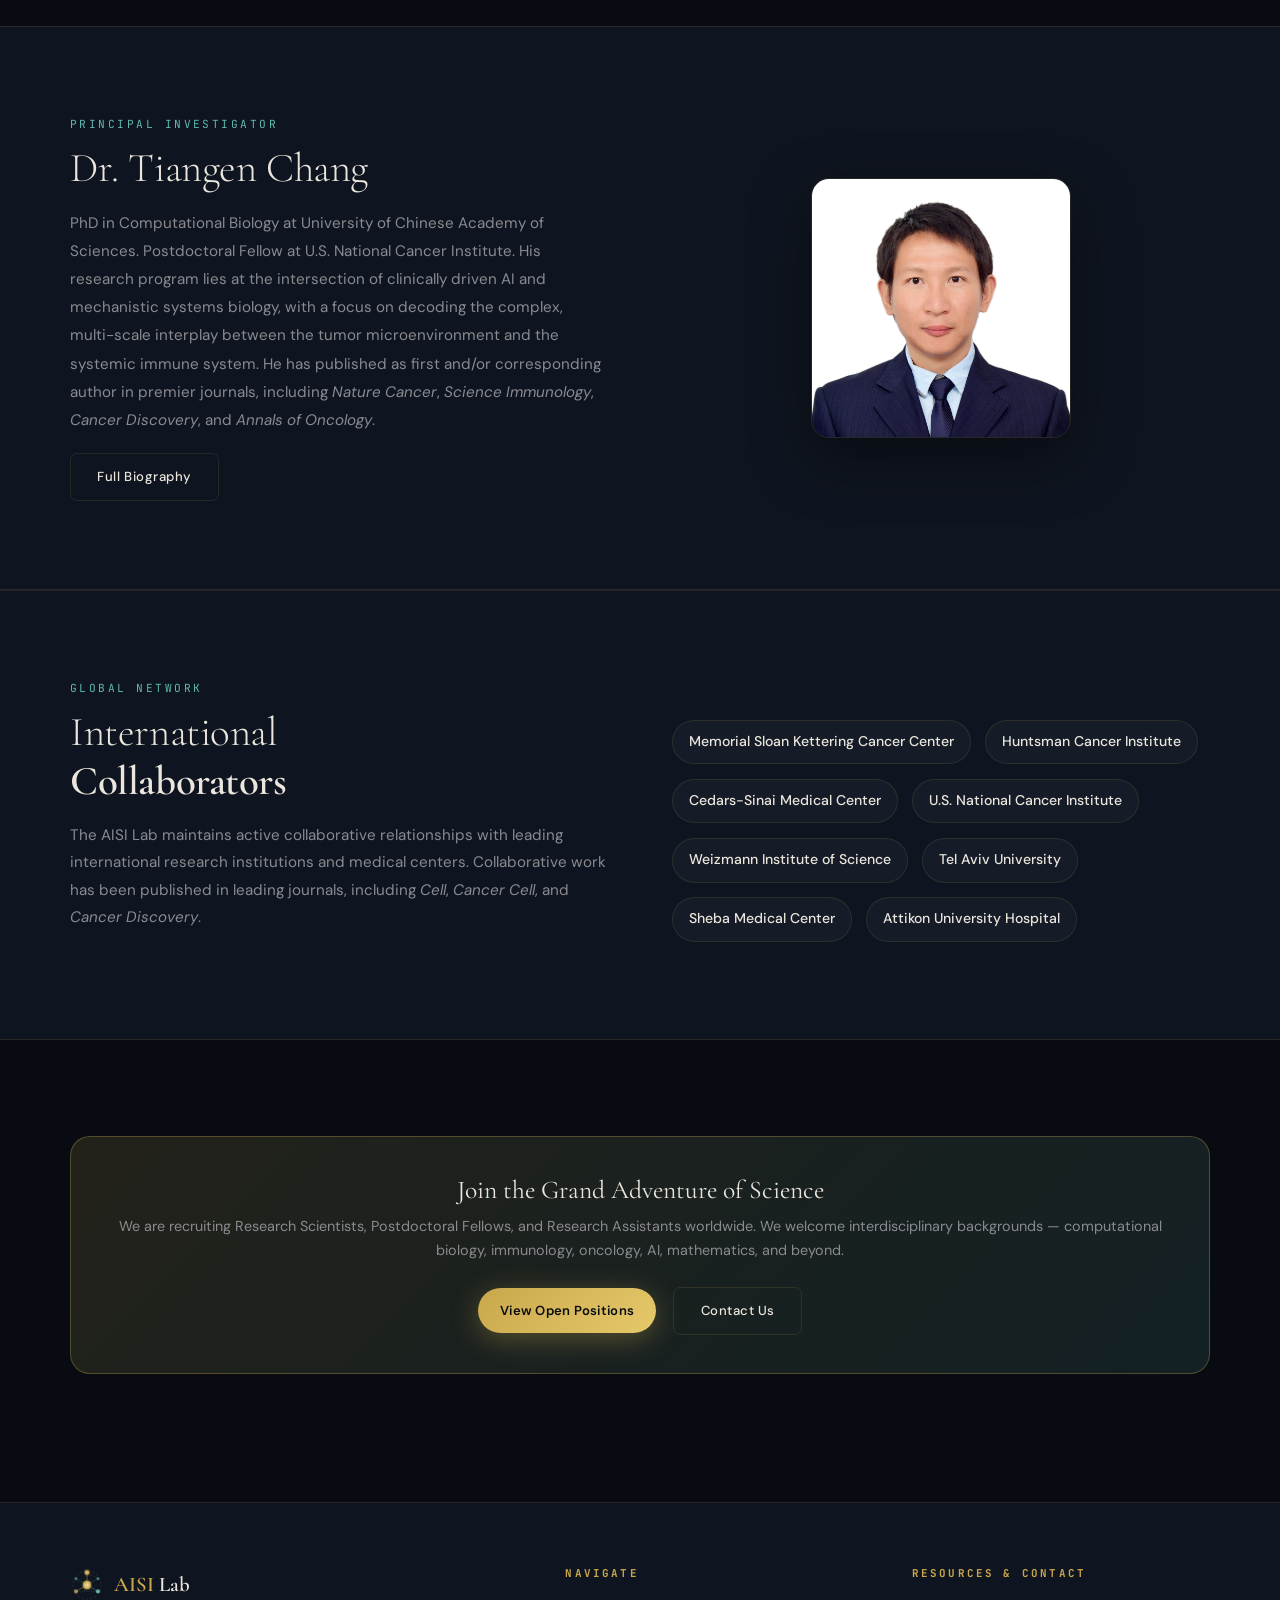
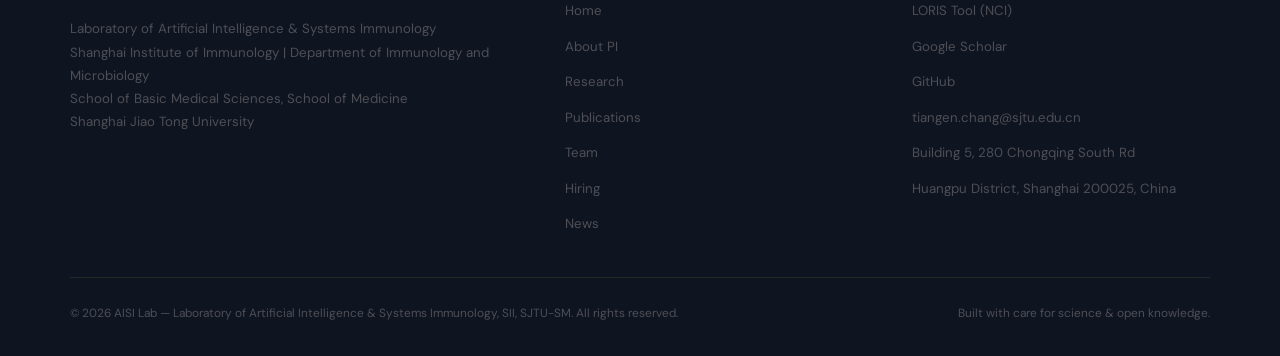
==== commit 5a8aff4d: "20260715 update" ====
--- a/index.html
+++ b/index.html
@@ -101,7 +101,7 @@
         <span class="section-label">Global Network</span>
         <h2 class="section-title">International<br><strong>Collaborators</strong></h2>
         <p style="color:var(--color-text-muted); max-width:60ch; margin-bottom:1.2rem; font-size:.95rem; line-height:1.8;">
-          The AISI Lab maintains active collaborative relationships with leading international research institutions and medical centers. Collaborative work has been published in <em>Cell</em>, <em>Cancer Cell</em>, and <em>Cancer Discovery</em>.
+          The AISI Lab maintains active collaborative relationships with leading international research institutions and medical centers. Collaborative work has been published in leading journals, including <em>Cell</em>, <em>Cancer Cell</em>, and <em>Cancer Discovery</em>.
         </p>
       </div>
 
--- a/css/style.css
+++ b/css/style.css
@@ -258,7 +258,7 @@
   border-radius: 999px;
   padding: 0.7rem 1.4rem;
 
-  box-shadow: 
+  box-shadow:
     0 6px 28px rgba(201,168,76,0.35),
     0 0 0 rgba(201,168,76,0.0);
 
@@ -276,7 +276,7 @@
 /* hover interaction */
 .btn-primary:hover {
   transform: translateY(-2px) scale(1.02);
-  box-shadow: 
+  box-shadow:
     0 10px 36px rgba(201,168,76,0.45),
     0 0 12px rgba(201,168,76,0.25);
 }
@@ -1022,51 +1022,126 @@
 }
 .pub-note a { font-size: .8rem; }
 
+
+/* Automatic publication numbering */
+.section-inner {
+  counter-reset: publication;
+}
+
+.pub-card {
+  counter-increment: publication;
+}
+
+.pub-num::before {
+  content: counter(publication);
+}
+
 /* ============================================================
    TEAM PAGE
    ============================================================ */
 .team-grid {
   display: grid; grid-template-columns: repeat(12,1fr); gap: 1.2rem;
 }
-.profile-card {
+.member-card {
   grid-column: span 6;
   border: 1px solid var(--color-border);
   border-radius: var(--radius-lg);
   background: var(--color-bg-card);
   padding: 1.6rem;
-  display: flex; gap: 1.4rem; align-items: flex-start;
-  transition: border-color var(--transition), transform var(--transition), box-shadow var(--transition);
-}
-.profile-card:hover { border-color: var(--color-border-glow); transform: translateY(-3px); box-shadow: 0 16px 48px var(--color-shadow); }
-.profile-card.pi-card { grid-column: span 12; background: linear-gradient(145deg, var(--color-bg-card), rgba(201,168,76,.04)); }
-
-.profile-photo {
-  width: 100px; height: 100px; flex-shrink: 0;
-  border-radius: 14px; overflow: hidden;
+
+  display: flex;
+  gap: 1.4rem;
+  align-items: flex-start;
+
+  transition:
+    border-color var(--transition),
+    transform var(--transition),
+    box-shadow var(--transition);
+}
+
+.member-card:hover {
+  border-color: var(--color-border-glow);
+  transform: translateY(-3px);
+  box-shadow: 0 16px 48px var(--color-shadow);
+}
+
+.member-photo {
+  width: 110px;
+  height: 110px;
+  flex-shrink: 0;
+
+  border-radius: 14px;
+  overflow: hidden;
   border: 1px solid var(--color-border);
-  background: rgba(255,255,255,.03);
-  display: grid; place-items: center;
-}
-.profile-card.pi-card .profile-photo { width: 130px; height: 130px; }
-.profile-photo img { width: 100%; height: 100%; object-fit: cover; display: block; }
-.initials {
-  font-family: var(--font-mono); font-size: 1rem;
-  color: var(--color-gold-light); opacity: .85;
-}
-.profile-meta { flex: 1; }
-.profile-meta h3 { font-size: 1rem; margin-bottom: .18rem; }
-.profile-meta .role { font-size: .78rem; color: var(--color-gold-light); margin-bottom: .6rem; display: block; }
-html[data-theme="light"] .profile-meta .role { color: var(--color-gold); }
-.profile-meta p { font-size: .85rem; color: var(--color-text-muted); margin-bottom: .65rem; line-height: 1.65; }
-.profile-links { display: flex; flex-wrap: wrap; gap: .5rem .8rem; }
-.profile-links a { font-size: .8rem; color: var(--color-text-muted); transition: color var(--transition); }
-.profile-links a:hover { color: var(--color-gold-light); }
-html[data-theme="light"] .profile-links a:hover { color: var(--color-gold); }
-
-/* Open position cards - lighter style */
-.profile-card.open { border-style: dashed; opacity: .75; }
-.profile-card.open:hover { opacity: 1; }
-
+  background: rgba(255, 255, 255, 0.03);
+
+  display: grid;
+  place-items: center;
+}
+
+.member-photo img {
+  width: 100%;
+  height: 100%;
+  object-fit: cover;
+  display: block;
+}
+
+.member-initials {
+  font-family: var(--font-mono);
+  font-size: 1rem;
+  color: var(--color-gold-light);
+  opacity: 0.85;
+}
+
+.member-meta {
+  flex: 1;
+  min-width: 0;
+}
+
+.member-meta h3 {
+  font-size: 1rem;
+  margin-bottom: 0.18rem;
+}
+
+.member-meta .role {
+  display: block;
+  margin-bottom: 0.6rem;
+
+  font-size: 0.78rem;
+  color: var(--color-gold-light);
+}
+
+html[data-theme="light"] .member-meta .role {
+  color: var(--color-gold);
+}
+
+.member-meta p {
+  margin-bottom: 0.65rem;
+
+  font-size: 0.85rem;
+  line-height: 1.65;
+  color: var(--color-text-muted);
+}
+
+.member-links {
+  display: flex;
+  flex-wrap: wrap;
+  gap: 0.5rem 0.8rem;
+}
+
+.member-links a {
+  font-size: 0.8rem;
+  color: var(--color-text-muted);
+  transition: color var(--transition);
+}
+
+.member-links a:hover {
+  color: var(--color-gold-light);
+}
+
+html[data-theme="light"] .member-links a:hover {
+  color: var(--color-gold);
+}
 /* ============================================================
    HIRING PAGE
    ============================================================ */
@@ -1145,6 +1220,30 @@
   font-family: var(--font-mono); font-size: .66rem;
   color: var(--color-teal); letter-spacing: .12em; text-transform: uppercase;
   border: 1px solid rgba(95,184,176,.3); padding: .2rem .55rem; border-radius: 4px;
+}
+
+.news-list {
+    max-width: 900px;
+    margin: 0 auto;
+}
+
+.news-list p {
+    margin: 0;
+    padding: 0.8rem 0;
+    border-bottom: 1px solid rgba(255,255,255,0.08);
+    line-height: 1.7;
+    color: var(--color-text);
+}
+
+.news-list p:last-child {
+    border-bottom: none;
+}
+
+.news-list strong {
+    display: inline-block;
+    width: 110px;
+    color: var(--color-gold-light);
+    font-family: var(--font-mono);
 }
 
 /* ============================================================
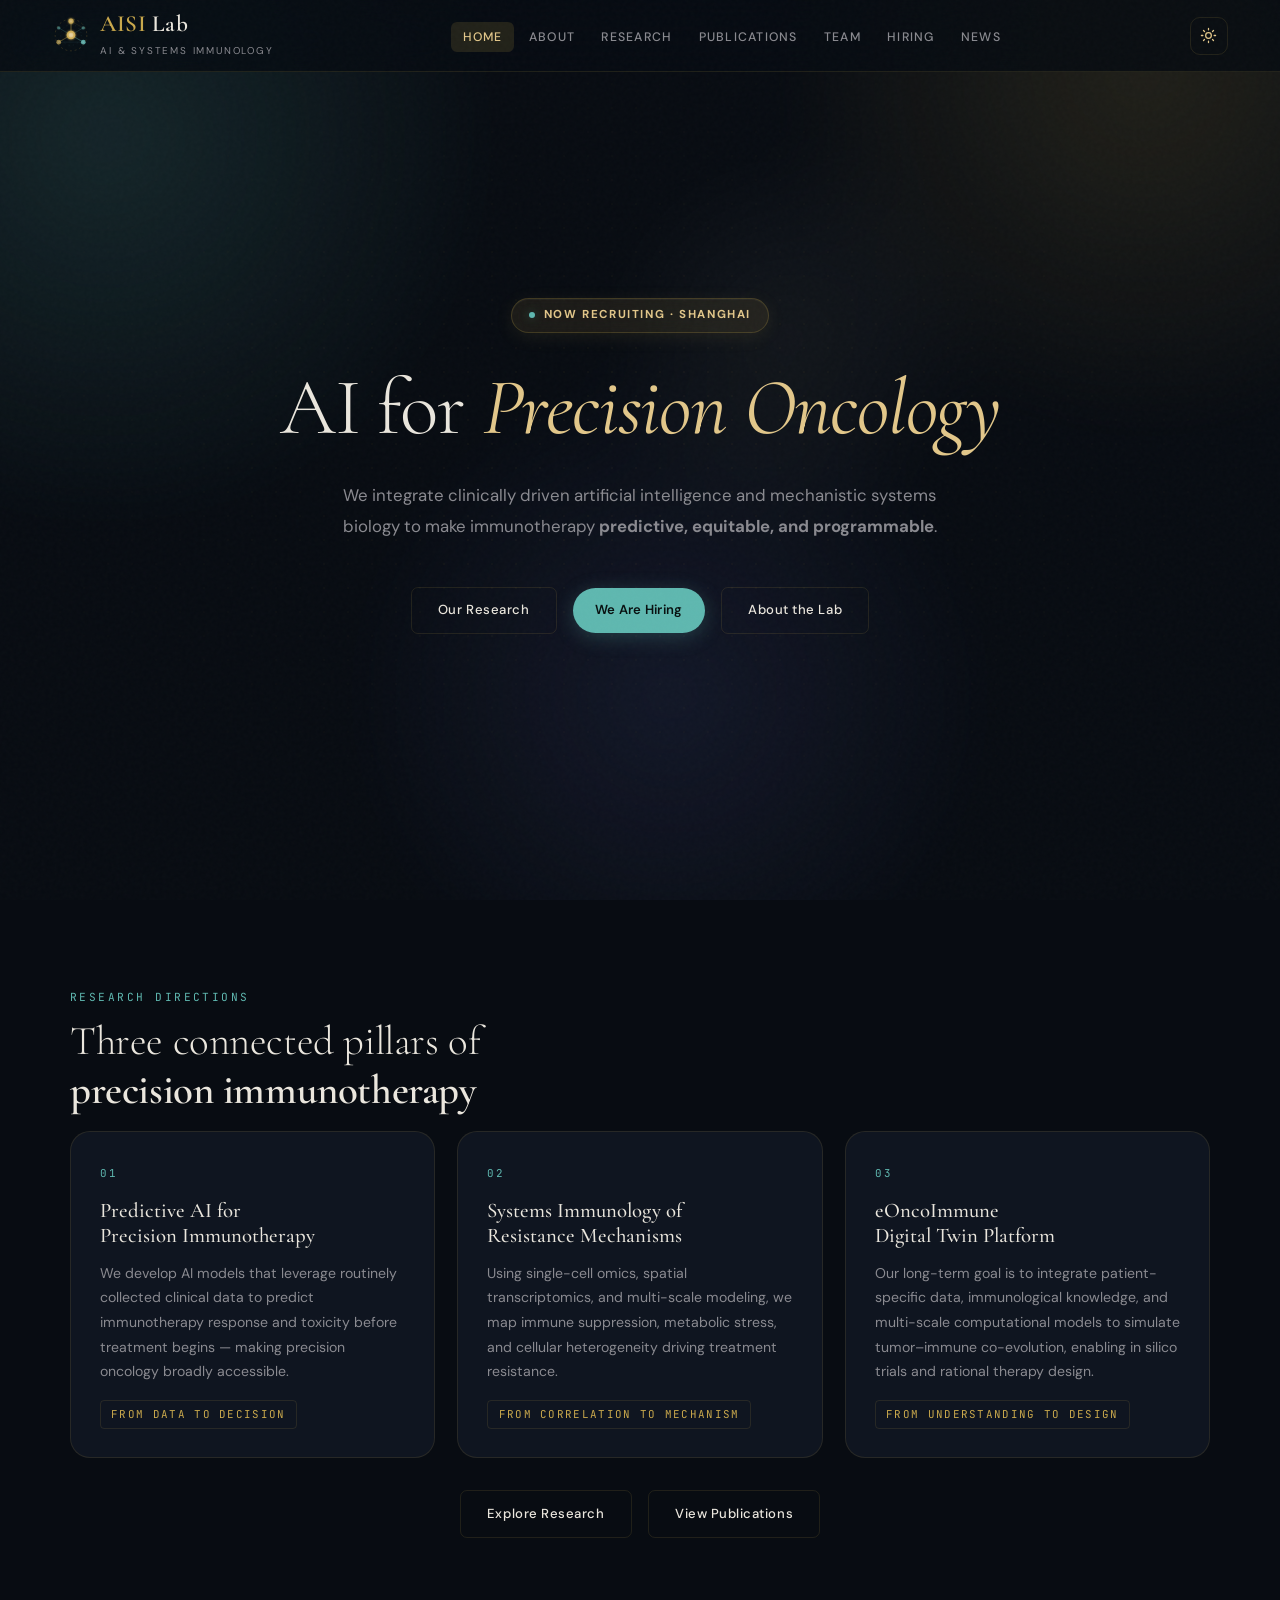
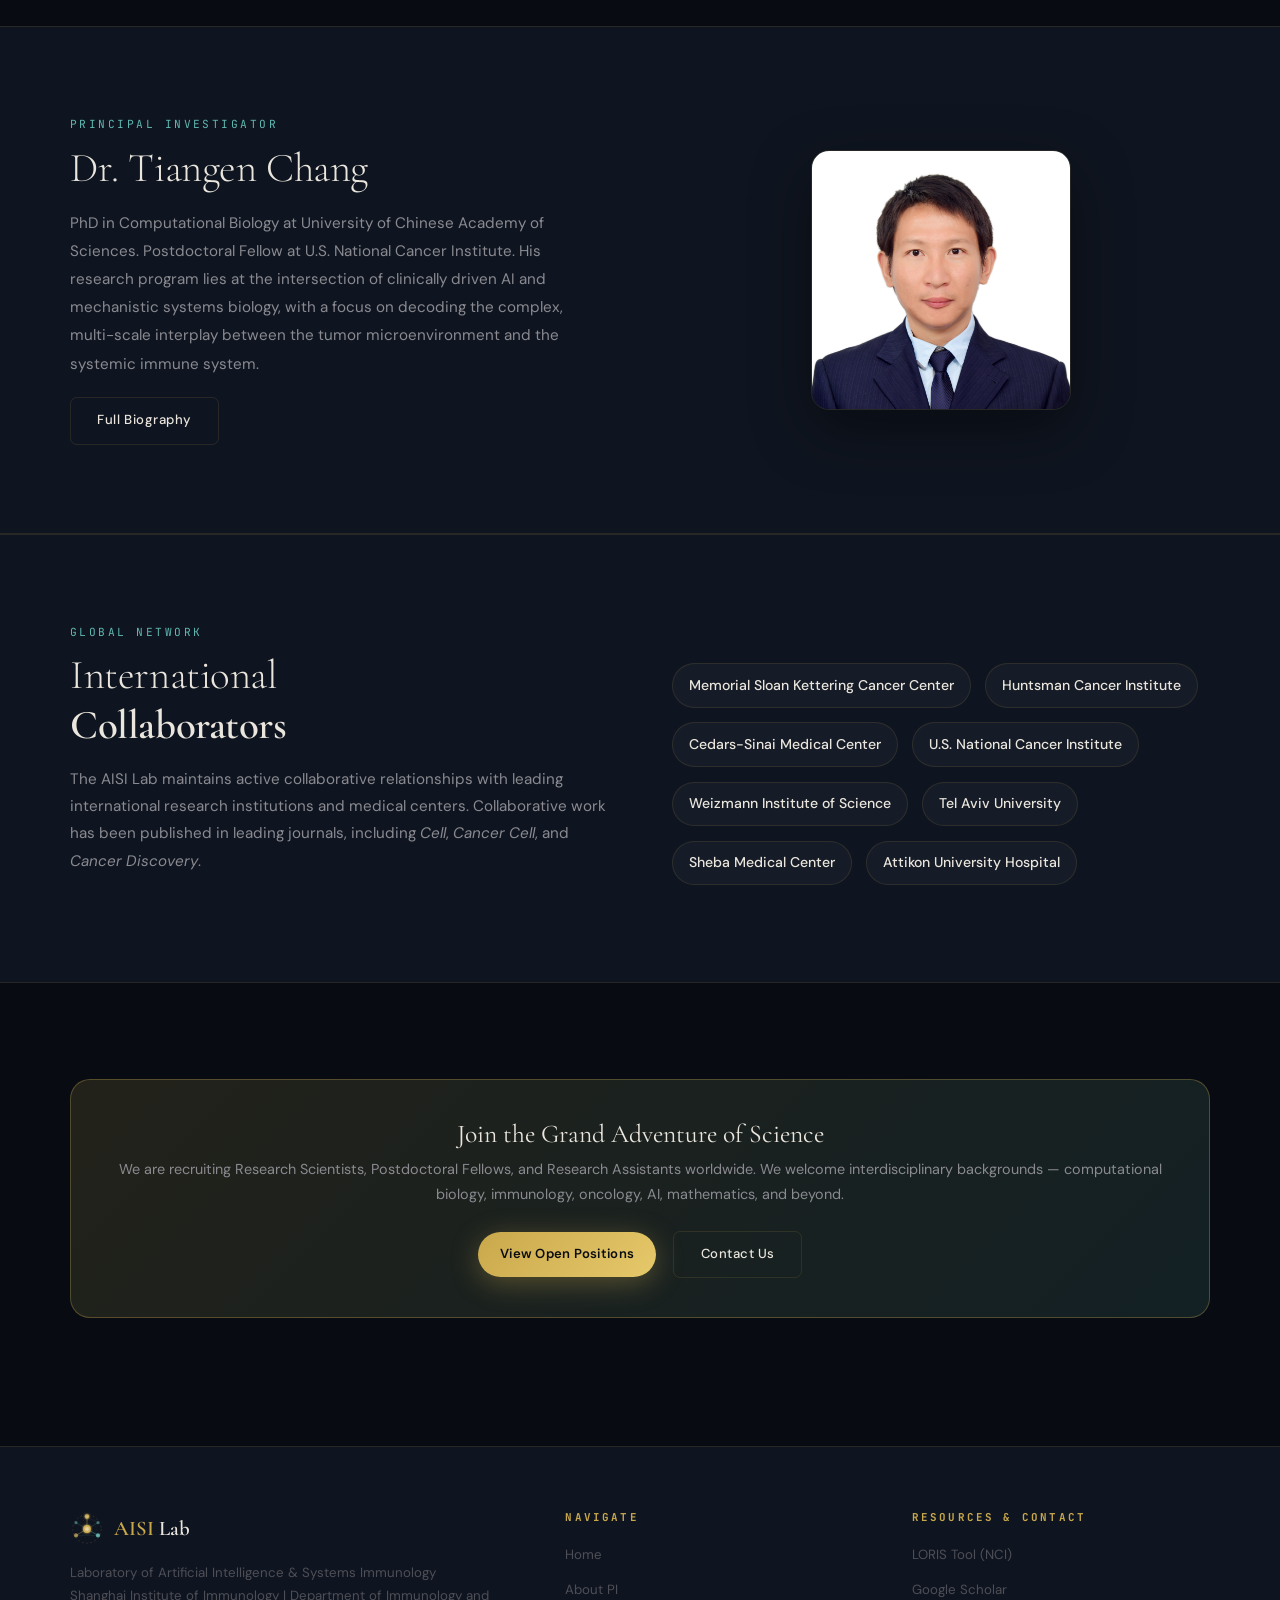
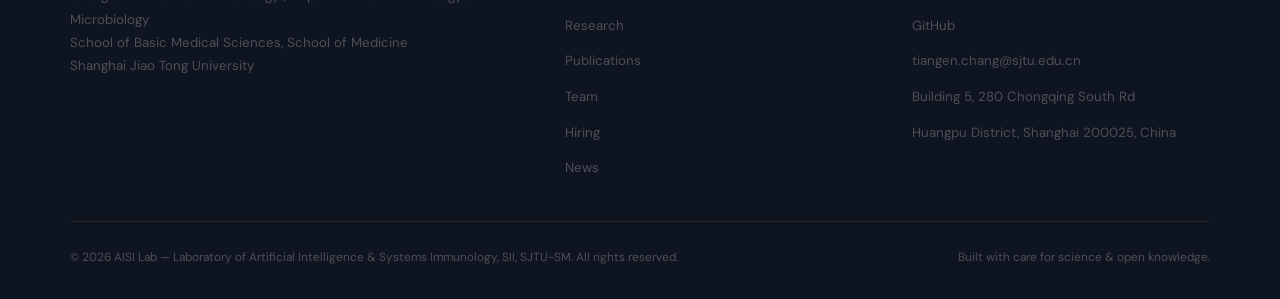
==== commit a3ec34ad: "20261001" ====
--- a/index.html
+++ b/index.html
@@ -16,7 +16,7 @@
   <div class="hero-content">
     <div class="hero-badge">
       <span class="dot"></span>
-      Now Recruiting · Shanghai, 2026
+      Now Recruiting · Shanghai
     </div>
 
     <h1>
@@ -79,7 +79,7 @@
         <h2 class="section-title">Dr. Tiangen Chang</h2>
         <p style="color: var(--color-text-muted); font-size:.95rem; line-height:1.85; margin-bottom:1.2rem;">
           PhD in Computational Biology at University of Chinese Academy of Sciences. Postdoctoral Fellow at U.S. National Cancer Institute.
-          His research program lies at the intersection of clinically driven AI and mechanistic systems biology, with a focus on decoding the complex, multi-scale interplay between the tumor microenvironment and the systemic immune system. He has published as first and/or corresponding author in premier journals, including <em>Nature Cancer</em>, <em>Science Immunology</em>, <em>Cancer Discovery</em>, and <em>Annals of Oncology</em>.
+          His research program lies at the intersection of clinically driven AI and mechanistic systems biology, with a focus on decoding the complex, multi-scale interplay between the tumor microenvironment and the systemic immune system.
         </p>
         <a class="btn btn-outline" href="about.html">Full Biography</a>
       </div>
